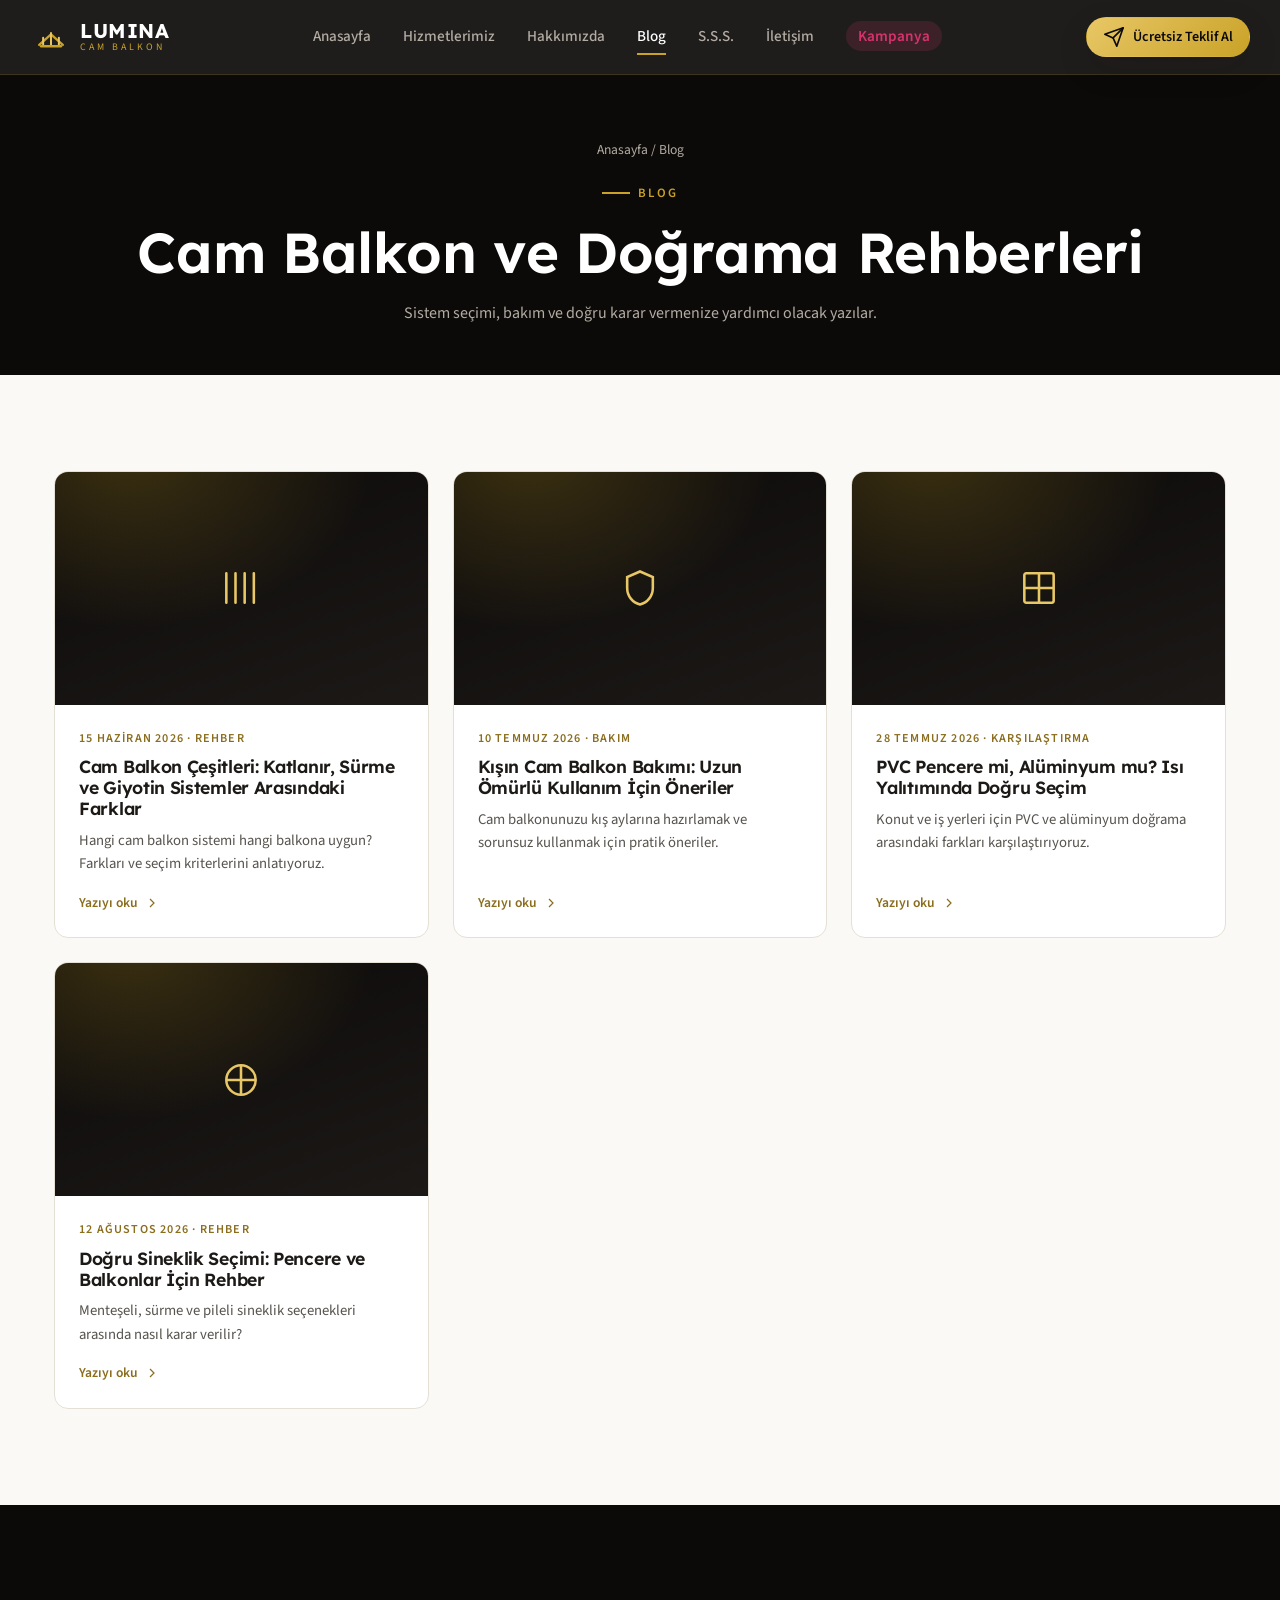
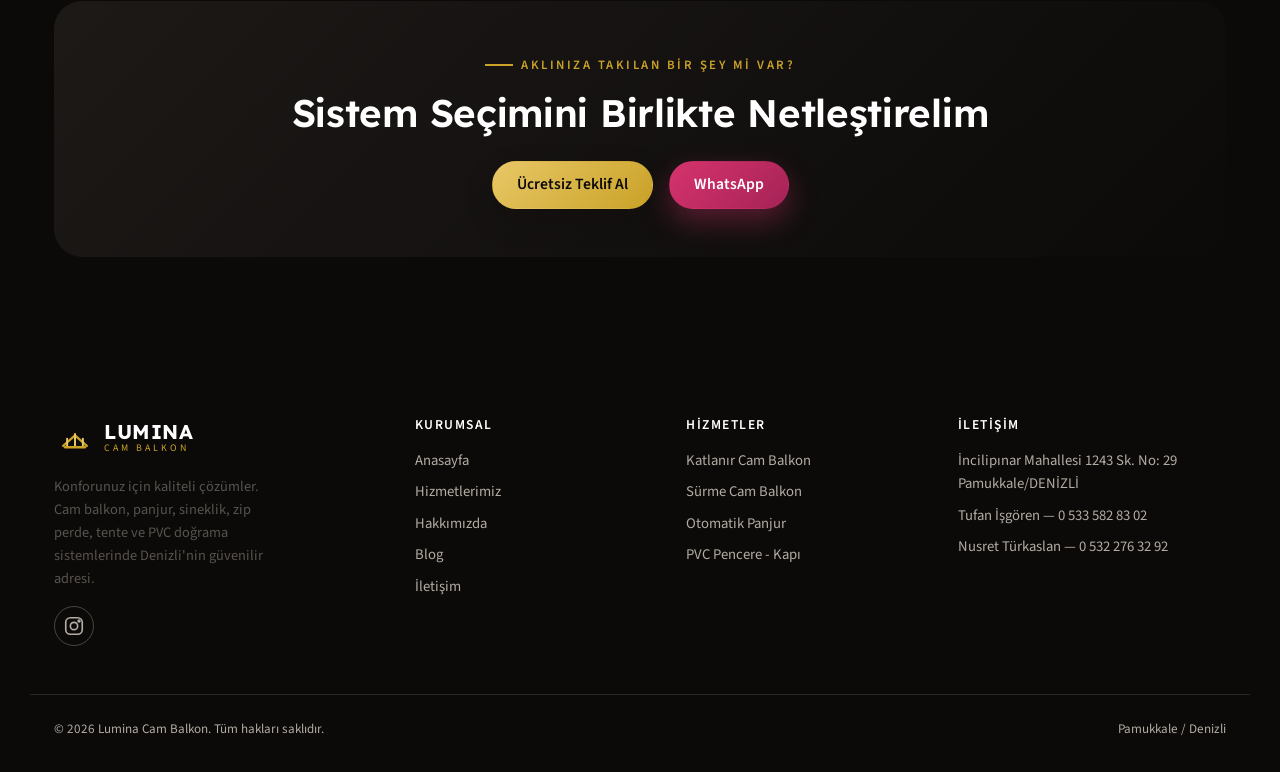
==== blog.html @ 9381f523 "Lumina Cam Balkon kurumsal web sitesi Katlanır/sürme/giyotin cam balkon, panjur, sineklik, zip perde" ====
<!DOCTYPE html>
<html lang="tr">
<head>
<meta charset="UTF-8">
<meta name="viewport" content="width=device-width, initial-scale=1">
<title>Blog | Cam Balkon Rehberleri ve Bakım Önerileri — Lumina Cam Balkon</title>
<meta name="description" content="Cam balkon sistemleri, PVC ve alüminyum doğrama, sineklik seçimi ve bakım önerileri üzerine Lumina Cam Balkon blog yazıları.">
<link rel="canonical" href="https://www.luminacambalkon.com.tr/blog.html">
<meta name="robots" content="index, follow">
<meta property="og:type" content="website">
<meta property="og:site_name" content="Lumina Cam Balkon">
<meta property="og:locale" content="tr_TR">
<meta property="og:title" content="Blog — Lumina Cam Balkon">
<meta property="og:description" content="Cam balkon, panjur, sineklik ve doğrama sistemleri üzerine rehber yazıları.">
<meta property="og:url" content="https://www.luminacambalkon.com.tr/blog.html">
<meta name="twitter:card" content="summary">
<link rel="icon" type="image/svg+xml" href="assets/favicon.svg">
<link rel="preconnect" href="https://fonts.googleapis.com">
<link rel="preconnect" href="https://fonts.gstatic.com" crossorigin>
<link href="https://fonts.googleapis.com/css2?family=Lexend:wght@400;500;600;700&family=Source+Sans+3:wght@300;400;500;600;700&display=swap" rel="stylesheet">
<link rel="stylesheet" href="css/style.css">

<script type="application/ld+json">
{
  "@context": "https://schema.org",
  "@type": "BreadcrumbList",
  "itemListElement": [
    { "@type": "ListItem", "position": 1, "name": "Anasayfa", "item": "https://www.luminacambalkon.com.tr/" },
    { "@type": "ListItem", "position": 2, "name": "Blog", "item": "https://www.luminacambalkon.com.tr/blog.html" }
  ]
}
</script>
<script type="application/ld+json">
{
  "@context": "https://schema.org",
  "@type": "Blog",
  "name": "Lumina Cam Balkon Blog",
  "url": "https://www.luminacambalkon.com.tr/blog.html",
  "publisher": { "@type": "Organization", "name": "Lumina Cam Balkon" },
  "blogPost": [
    { "@type": "BlogPosting", "headline": "Cam Balkon Çeşitleri: Katlanır, Sürme ve Giyotin Sistemler Arasındaki Farklar", "url": "https://www.luminacambalkon.com.tr/blog/cam-balkon-cesitleri.html", "datePublished": "2026-06-15" },
    { "@type": "BlogPosting", "headline": "Kışın Cam Balkon Bakımı: Uzun Ömürlü Kullanım İçin Öneriler", "url": "https://www.luminacambalkon.com.tr/blog/cam-balkon-kis-bakimi.html", "datePublished": "2026-07-10" },
    { "@type": "BlogPosting", "headline": "PVC Pencere mi, Alüminyum mu? Isı Yalıtımında Doğru Seçim", "url": "https://www.luminacambalkon.com.tr/blog/pvc-mi-aluminyum-mu.html", "datePublished": "2026-07-28" },
    { "@type": "BlogPosting", "headline": "Doğru Sineklik Seçimi: Pencere ve Balkonlar İçin Rehber", "url": "https://www.luminacambalkon.com.tr/blog/dogru-sineklik-secimi.html", "datePublished": "2026-08-12" }
  ]
}
</script>
</head>
<body>
<a class="skip-link" href="#main">İçeriğe geç</a>

<header class="site-header">
  <div class="container header-inner">
    <a class="brand" href="index.html" aria-label="Lumina Cam Balkon anasayfa">
      <svg class="brand-mark" viewBox="0 0 64 64" aria-hidden="true">
        <path d="M14 44 L32 28 L50 44" stroke="#c9a227" stroke-width="3.5" fill="none" stroke-linecap="round" stroke-linejoin="round"/>
        <path d="M20 44 V33 M32 44 V26 M44 44 V33" stroke="#e8c766" stroke-width="3" stroke-linecap="round"/>
        <rect x="15" y="44" width="34" height="4" rx="2" fill="#c9a227"/>
      </svg>
      <span class="brand-text"><strong>LUMINA</strong><span>Cam Balkon</span></span>
    </a>
    <nav class="main-nav" id="main-nav" aria-label="Ana menü">
      <ul>
        <li><a href="index.html">Anasayfa</a></li>
        <li><a href="hizmetler.html">Hizmetlerimiz</a></li>
        <li><a href="hakkimizda.html">Hakkımızda</a></li>
        <li><a href="blog.html" aria-current="page">Blog</a></li>
        <li><a href="index.html#sss">S.S.S.</a></li>
        <li><a href="iletisim.html">İletişim</a></li>
        <li><a class="nav-pill" href="index.html#kampanya">Kampanya</a></li>
      </ul>
    </nav>
    <div class="header-actions">
      <a class="btn btn-gold btn-sm btn-gold-desktop" href="iletisim.html#teklif-al">
        <svg class="icon" viewBox="0 0 24 24" aria-hidden="true"><path d="M22 2L11 13" stroke-linecap="round" stroke-linejoin="round"/><path d="M22 2l-7 20-4-9-9-4 20-7Z" stroke-linejoin="round"/></svg>
        Ücretsiz Teklif Al
      </a>
      <button class="nav-toggle" aria-label="Menüyü aç" aria-expanded="false" aria-controls="main-nav">
        <svg class="icon" viewBox="0 0 24 24" aria-hidden="true"><path d="M4 6h16M4 12h16M4 18h16" stroke-linecap="round"/></svg>
      </button>
    </div>
  </div>
</header>

<main id="main">
  <section class="page-hero">
    <div class="container">
      <div class="breadcrumb"><a href="index.html">Anasayfa</a> / Blog</div>
      <span class="kicker" style="justify-content:center">Blog</span>
      <h1>Cam Balkon ve Doğrama Rehberleri</h1>
      <p style="max-width:60ch;margin:0 auto;color:var(--color-on-dark-muted)">Sistem seçimi, bakım ve doğru karar vermenize yardımcı olacak yazılar.</p>
    </div>
  </section>

  <section>
    <div class="container">
      <div class="blog-grid">
        <article class="blog-card reveal">
          <a href="blog/cam-balkon-cesitleri.html" class="blog-card-media">
            <svg class="icon" viewBox="0 0 24 24" aria-hidden="true"><path d="M4 4v16M9 4v16M14 4v16M19 4v16" stroke-linecap="round"/></svg>
          </a>
          <div class="blog-card-body">
            <span class="blog-date">15 Haziran 2026 · Rehber</span>
            <h3><a href="blog/cam-balkon-cesitleri.html">Cam Balkon Çeşitleri: Katlanır, Sürme ve Giyotin Sistemler Arasındaki Farklar</a></h3>
            <p>Hangi cam balkon sistemi hangi balkona uygun? Farkları ve seçim kriterlerini anlatıyoruz.</p>
            <a class="service-link" href="blog/cam-balkon-cesitleri.html">Yazıyı oku <svg class="icon" viewBox="0 0 24 24" aria-hidden="true"><path d="M9 6l6 6-6 6"/></svg></a>
          </div>
        </article>

        <article class="blog-card reveal">
          <a href="blog/cam-balkon-kis-bakimi.html" class="blog-card-media">
            <svg class="icon" viewBox="0 0 24 24" aria-hidden="true"><path d="M12 3l7 3v6c0 4.5-3 8-7 9-4-1-7-4.5-7-9V6l7-3Z"/></svg>
          </a>
          <div class="blog-card-body">
            <span class="blog-date">10 Temmuz 2026 · Bakım</span>
            <h3><a href="blog/cam-balkon-kis-bakimi.html">Kışın Cam Balkon Bakımı: Uzun Ömürlü Kullanım İçin Öneriler</a></h3>
            <p>Cam balkonunuzu kış aylarına hazırlamak ve sorunsuz kullanmak için pratik öneriler.</p>
            <a class="service-link" href="blog/cam-balkon-kis-bakimi.html">Yazıyı oku <svg class="icon" viewBox="0 0 24 24" aria-hidden="true"><path d="M9 6l6 6-6 6"/></svg></a>
          </div>
        </article>

        <article class="blog-card reveal">
          <a href="blog/pvc-mi-aluminyum-mu.html" class="blog-card-media">
            <svg class="icon" viewBox="0 0 24 24" aria-hidden="true"><rect x="4" y="4" width="16" height="16" rx="1"/><path d="M12 4v16M4 12h16"/></svg>
          </a>
          <div class="blog-card-body">
            <span class="blog-date">28 Temmuz 2026 · Karşılaştırma</span>
            <h3><a href="blog/pvc-mi-aluminyum-mu.html">PVC Pencere mi, Alüminyum mu? Isı Yalıtımında Doğru Seçim</a></h3>
            <p>Konut ve iş yerleri için PVC ve alüminyum doğrama arasındaki farkları karşılaştırıyoruz.</p>
            <a class="service-link" href="blog/pvc-mi-aluminyum-mu.html">Yazıyı oku <svg class="icon" viewBox="0 0 24 24" aria-hidden="true"><path d="M9 6l6 6-6 6"/></svg></a>
          </div>
        </article>

        <article class="blog-card reveal">
          <a href="blog/dogru-sineklik-secimi.html" class="blog-card-media">
            <svg class="icon" viewBox="0 0 24 24" aria-hidden="true"><circle cx="12" cy="12" r="8"/><path d="M12 4v16M4 12h16"/></svg>
          </a>
          <div class="blog-card-body">
            <span class="blog-date">12 Ağustos 2026 · Rehber</span>
            <h3><a href="blog/dogru-sineklik-secimi.html">Doğru Sineklik Seçimi: Pencere ve Balkonlar İçin Rehber</a></h3>
            <p>Menteşeli, sürme ve pileli sineklik seçenekleri arasında nasıl karar verilir?</p>
            <a class="service-link" href="blog/dogru-sineklik-secimi.html">Yazıyı oku <svg class="icon" viewBox="0 0 24 24" aria-hidden="true"><path d="M9 6l6 6-6 6"/></svg></a>
          </div>
        </article>
      </div>
    </div>
  </section>

  <section class="section-dark">
    <div class="container">
      <div class="cta-band reveal">
        <span class="kicker" style="justify-content:center">Aklınıza Takılan Bir Şey mi Var?</span>
        <h2>Sistem Seçimini Birlikte Netleştirelim</h2>
        <div class="btn-row">
          <a class="btn btn-gold" href="iletisim.html#teklif-al">Ücretsiz Teklif Al</a>
          <a class="btn btn-campaign" href="https://wa.me/905335828302" target="_blank" rel="noopener">WhatsApp</a>
        </div>
      </div>
    </div>
  </section>
</main>

<footer class="site-footer">
  <div class="container footer-grid">
    <div class="footer-about">
      <a class="brand" href="index.html" style="margin-bottom:var(--space-3)">
        <svg class="brand-mark" viewBox="0 0 64 64" aria-hidden="true">
          <path d="M14 44 L32 28 L50 44" stroke="#c9a227" stroke-width="3.5" fill="none" stroke-linecap="round" stroke-linejoin="round"/>
          <path d="M20 44 V33 M32 44 V26 M44 44 V33" stroke="#e8c766" stroke-width="3" stroke-linecap="round"/>
          <rect x="15" y="44" width="34" height="4" rx="2" fill="#c9a227"/>
        </svg>
        <span class="brand-text"><strong>LUMINA</strong><span>Cam Balkon</span></span>
      </a>
      <p>Konforunuz için kaliteli çözümler. Cam balkon, panjur, sineklik, zip perde, tente ve PVC doğrama sistemlerinde Denizli'nin güvenilir adresi.</p>
      <div class="social-row">
        <a href="https://www.instagram.com/luminacambalkon20" target="_blank" rel="noopener" aria-label="Instagram">
          <svg class="icon" viewBox="0 0 24 24" aria-hidden="true"><rect x="3" y="3" width="18" height="18" rx="5"/><circle cx="12" cy="12" r="4"/><circle cx="17.5" cy="6.5" r="1"/></svg>
        </a>
      </div>
    </div>
    <div>
      <h4>Kurumsal</h4>
      <ul>
        <li><a href="index.html">Anasayfa</a></li>
        <li><a href="hizmetler.html">Hizmetlerimiz</a></li>
        <li><a href="hakkimizda.html">Hakkımızda</a></li>
        <li><a href="blog.html">Blog</a></li>
        <li><a href="iletisim.html">İletişim</a></li>
      </ul>
    </div>
    <div>
      <h4>Hizmetler</h4>
      <ul>
        <li><a href="hizmetler.html#katlanir-cam-balkon">Katlanır Cam Balkon</a></li>
        <li><a href="hizmetler.html#surme-cam-balkon">Sürme Cam Balkon</a></li>
        <li><a href="hizmetler.html#otomatik-panjur">Otomatik Panjur</a></li>
        <li><a href="hizmetler.html#pvc-pencere-kapi">PVC Pencere - Kapı</a></li>
      </ul>
    </div>
    <div>
      <h4>İletişim</h4>
      <ul>
        <li>İncilipınar Mahallesi 1243 Sk. No: 29<br>Pamukkale/DENİZLİ</li>
        <li><a href="tel:+905335828302">Tufan İşgören — 0 533 582 83 02</a></li>
        <li><a href="tel:+905322763292">Nusret Türkaslan — 0 532 276 32 92</a></li>
      </ul>
    </div>
  </div>
  <div class="container footer-bottom">
    <span>© <span id="year">2026</span> Lumina Cam Balkon. Tüm hakları saklıdır.</span>
    <span>Pamukkale / Denizli</span>
  </div>
</footer>

<div class="mobile-callbar">
  <a class="btn btn-gold btn-sm" href="tel:+905335828302">Ara</a>
  <a class="btn btn-campaign btn-sm" href="https://wa.me/905335828302" target="_blank" rel="noopener">WhatsApp</a>
</div>

<script src="js/main.js"></script>
</body>
</html>
---- css/style.css ----
/* ==========================================================================
   Lumina Cam Balkon — Design System
   Style: Liquid Glass (premium black + gold), Fonts: Lexend / Source Sans 3
   ========================================================================== */

:root {
  /* Colors */
  --color-black: #0c0a09;
  --color-black-soft: #1c1917;
  --color-charcoal: #44403c;
  --color-gold: #c9a227;
  --color-gold-light: #e8c766;
  --color-gold-dark: #8a6d1d;
  --color-campaign: #d6336c;
  --color-campaign-dark: #a52357;
  --color-white: #ffffff;
  --color-offwhite: #faf9f6;
  --color-cream: #f5f1e6;
  --color-border: #e5e0d5;
  --color-border-dark: #3a3532;
  --color-text: #1c1917;
  --color-text-muted: #57534e;
  --color-on-dark: #f5f1e6;
  --color-on-dark-muted: #b3aca3;

  /* Typography */
  --font-display: "Lexend", "Segoe UI", sans-serif;
  --font-body: "Source Sans 3", "Segoe UI", sans-serif;

  /* Spacing scale */
  --space-1: 4px;
  --space-2: 8px;
  --space-3: 16px;
  --space-4: 24px;
  --space-5: 32px;
  --space-6: 48px;
  --space-7: 64px;
  --space-8: 96px;

  /* Radii & shadows */
  --radius-sm: 6px;
  --radius-md: 14px;
  --radius-lg: 28px;
  --shadow-md: 0 12px 32px rgba(12, 10, 9, 0.14);
  --shadow-lg: 0 24px 64px rgba(12, 10, 9, 0.28);

  /* Motion */
  --ease-out: cubic-bezier(0.16, 1, 0.3, 1);
  --dur-fast: 180ms;
  --dur-base: 300ms;

  --container: 1220px;
}

*,
*::before,
*::after {
  box-sizing: border-box;
}

html {
  scroll-behavior: smooth;
  -webkit-text-size-adjust: 100%;
}

@media (prefers-reduced-motion: reduce) {
  html {
    scroll-behavior: auto;
  }
  *,
  *::before,
  *::after {
    animation-duration: 0.001ms !important;
    animation-iteration-count: 1 !important;
    transition-duration: 0.001ms !important;
    scroll-behavior: auto !important;
  }
}

body {
  margin: 0;
  font-family: var(--font-body);
  font-size: 16px;
  line-height: 1.6;
  color: var(--color-text);
  background: var(--color-offwhite);
  -webkit-font-smoothing: antialiased;
}

img,
svg {
  max-width: 100%;
  display: block;
}

a {
  color: inherit;
  text-decoration: none;
}

h1,
h2,
h3,
h4 {
  font-family: var(--font-display);
  font-weight: 600;
  line-height: 1.18;
  margin: 0 0 var(--space-3);
  letter-spacing: -0.3px;
}

h1 { font-size: clamp(2.2rem, 4.4vw, 3.6rem); }
h2 { font-size: clamp(1.7rem, 3vw, 2.5rem); }
h3 { font-size: clamp(1.2rem, 1.6vw, 1.5rem); }

p { margin: 0 0 var(--space-3); color: var(--color-text-muted); }

ul { margin: 0; padding: 0; list-style: none; }

.container {
  width: 100%;
  max-width: var(--container);
  margin: 0 auto;
  padding: 0 var(--space-4);
}

section { padding: var(--space-8) 0; }

.section-tight { padding: var(--space-6) 0; }

:focus-visible {
  outline: 3px solid var(--color-gold);
  outline-offset: 3px;
}

.visually-hidden {
  position: absolute;
  width: 1px;
  height: 1px;
  overflow: hidden;
  clip: rect(0 0 0 0);
  white-space: nowrap;
}

.skip-link {
  position: absolute;
  left: var(--space-3);
  top: -60px;
  background: var(--color-gold);
  color: var(--color-black);
  padding: var(--space-2) var(--space-4);
  border-radius: var(--radius-sm);
  z-index: 200;
  transition: top var(--dur-base) var(--ease-out);
  font-weight: 600;
}
.skip-link:focus { top: var(--space-3); }

/* ---------- Eyebrow / kicker ---------- */
.kicker {
  display: inline-flex;
  align-items: center;
  gap: var(--space-2);
  font-family: var(--font-body);
  font-size: 0.8rem;
  font-weight: 600;
  letter-spacing: 2.5px;
  text-transform: uppercase;
  color: var(--color-gold);
  margin-bottom: var(--space-3);
}
.kicker::before {
  content: "";
  width: 28px;
  height: 2px;
  background: var(--color-gold);
  display: inline-block;
}

/* ---------- Buttons ---------- */
.btn {
  display: inline-flex;
  align-items: center;
  justify-content: center;
  gap: var(--space-2);
  min-height: 48px;
  padding: 0 var(--space-4);
  border-radius: 999px;
  font-family: var(--font-body);
  font-weight: 600;
  font-size: 0.98rem;
  border: 1.5px solid transparent;
  cursor: pointer;
  transition: transform var(--dur-fast) var(--ease-out), box-shadow var(--dur-base) var(--ease-out),
    background var(--dur-base) var(--ease-out), color var(--dur-base) var(--ease-out),
    border-color var(--dur-base) var(--ease-out);
}
.btn:hover { transform: translateY(-2px); }
.btn:active { transform: translateY(0); }

.btn-gold {
  background: linear-gradient(135deg, var(--color-gold-light), var(--color-gold));
  color: var(--color-black);
  box-shadow: var(--shadow-md);
}
.btn-gold:hover { box-shadow: var(--shadow-lg); }

.btn-outline {
  background: transparent;
  color: var(--color-on-dark);
  border-color: rgba(245, 241, 230, 0.4);
}
.btn-outline:hover { border-color: var(--color-gold); color: var(--color-gold-light); }

.btn-outline-dark {
  background: transparent;
  color: var(--color-black);
  border-color: var(--color-border-dark);
}
.btn-outline-dark:hover { border-color: var(--color-gold-dark); color: var(--color-gold-dark); }

.btn-campaign {
  background: linear-gradient(135deg, var(--color-campaign), var(--color-campaign-dark));
  color: var(--color-white);
  box-shadow: 0 12px 28px rgba(214, 51, 108, 0.35);
}
.btn-campaign:hover { box-shadow: 0 16px 36px rgba(214, 51, 108, 0.45); }

.btn-sm { min-height: 40px; padding: 0 var(--space-3); font-size: 0.88rem; }
.btn-block { width: 100%; }

.icon { width: 22px; height: 22px; flex: none; stroke: currentColor; fill: none; stroke-width: 1.8; }

/* ---------- Header ---------- */
.site-header {
  position: sticky;
  top: 0;
  z-index: 100;
  background: rgba(12, 10, 9, 0.92);
  backdrop-filter: blur(14px);
  -webkit-backdrop-filter: blur(14px);
  border-bottom: 1px solid rgba(201, 162, 39, 0.18);
  transition: box-shadow var(--dur-base) var(--ease-out);
}
.site-header.is-scrolled { box-shadow: 0 8px 24px rgba(0, 0, 0, 0.25); }

.header-inner {
  display: flex;
  align-items: center;
  justify-content: space-between;
  gap: var(--space-4);
  padding: var(--space-3) 0;
}

.brand {
  display: flex;
  align-items: center;
  gap: var(--space-2);
  color: var(--color-on-dark);
}
.brand-mark { width: 42px; height: 42px; flex: none; }
.brand-text { display: flex; flex-direction: column; line-height: 1; }
.brand-text strong {
  font-family: var(--font-display);
  font-weight: 700;
  font-size: 1.25rem;
  letter-spacing: 0.5px;
  color: var(--color-white);
}
.brand-text span {
  font-size: 0.62rem;
  letter-spacing: 3px;
  text-transform: uppercase;
  color: var(--color-gold);
  margin-top: 2px;
}

.main-nav { display: flex; align-items: center; gap: var(--space-5); }
.main-nav ul { display: flex; gap: var(--space-5); }
.main-nav a {
  font-size: 0.95rem;
  font-weight: 500;
  color: var(--color-on-dark-muted);
  position: relative;
  padding: var(--space-1) 0;
}
.main-nav a:hover,
.main-nav a[aria-current="page"] { color: var(--color-white); }
.main-nav a[aria-current="page"]::after {
  content: "";
  position: absolute;
  left: 0;
  right: 0;
  bottom: -4px;
  height: 2px;
  background: var(--color-gold);
}
.nav-pill {
  background: rgba(214, 51, 108, 0.16);
  color: var(--color-campaign) !important;
  padding: 4px 12px !important;
  border-radius: 999px;
  font-weight: 600 !important;
}

.header-actions { display: flex; align-items: center; gap: var(--space-3); }
.nav-toggle {
  display: none;
  width: 44px;
  height: 44px;
  align-items: center;
  justify-content: center;
  background: transparent;
  border: 1px solid rgba(245, 241, 230, 0.3);
  border-radius: var(--radius-sm);
  color: var(--color-white);
  cursor: pointer;
}

@media (max-width: 960px) {
  .main-nav { position: fixed; inset: 72px 0 0 0; background: var(--color-black); flex-direction: column; align-items: stretch; padding: var(--space-5) var(--space-4); gap: var(--space-5); transform: translateX(100%); transition: transform var(--dur-base) var(--ease-out); overflow-y: auto; }
  .main-nav.is-open { transform: translateX(0); }
  .main-nav ul { flex-direction: column; gap: var(--space-4); font-size: 1.1rem; }
  .nav-toggle { display: inline-flex; }
  .header-actions .btn-gold-desktop { display: none; }
}

/* ---------- Hero ---------- */
.hero {
  background: radial-gradient(120% 140% at 85% -10%, rgba(201, 162, 39, 0.22), transparent 55%),
    linear-gradient(180deg, var(--color-black) 0%, var(--color-black-soft) 100%);
  color: var(--color-on-dark);
  overflow: clip;
  position: relative;
}
.hero-grid {
  display: grid;
  grid-template-columns: 1.05fr 0.95fr;
  gap: var(--space-7);
  align-items: center;
  padding: var(--space-8) 0;
}
@media (max-width: 960px) {
  .hero-grid { grid-template-columns: 1fr; padding: var(--space-7) 0 var(--space-6); gap: var(--space-6); }
}

.campaign-badge {
  display: inline-flex;
  align-items: center;
  gap: var(--space-2);
  background: rgba(214, 51, 108, 0.14);
  border: 1px solid rgba(214, 51, 108, 0.45);
  color: #ff8fb8;
  padding: 6px 16px;
  border-radius: 999px;
  font-size: 0.82rem;
  font-weight: 600;
  letter-spacing: 0.5px;
  margin-bottom: var(--space-4);
}

.hero h1 { color: var(--color-white); }
.hero-lede { font-size: 1.1rem; color: var(--color-on-dark-muted); max-width: 46ch; }

.hero-price-card {
  margin: var(--space-5) 0;
  display: inline-flex;
  align-items: center;
  gap: var(--space-4);
  background: rgba(245, 241, 230, 0.06);
  border: 1px solid rgba(201, 162, 39, 0.35);
  border-radius: var(--radius-lg);
  padding: var(--space-4) var(--space-5);
  backdrop-filter: blur(6px);
}
.hero-price-card .price-label { font-size: 0.78rem; text-transform: uppercase; letter-spacing: 1.5px; color: var(--color-on-dark-muted); margin-bottom: 2px; }
.hero-price-card .price-value { font-family: var(--font-display); font-size: 2.1rem; color: var(--color-gold-light); line-height: 1; }
.hero-price-card .price-value small { font-family: var(--font-body); font-size: 1rem; color: var(--color-on-dark-muted); }
.hero-price-note { font-size: 0.8rem; color: var(--color-on-dark-muted); margin-top: var(--space-2); }

.hero-ctas { display: flex; flex-wrap: wrap; gap: var(--space-3); margin-top: var(--space-4); }

/* Glass balcony visual (custom inline SVG illustration, no photo assets needed) */
.glass-visual {
  position: relative;
  aspect-ratio: 4 / 5;
  border-radius: var(--radius-lg);
  overflow: hidden;
  border: 1px solid rgba(201, 162, 39, 0.32);
  box-shadow: var(--shadow-lg);
  background: var(--color-black-soft);
}
.glass-visual svg {
  position: absolute;
  inset: 0;
  width: 100%;
  height: 100%;
  display: block;
}
.glass-visual::after {
  content: "";
  position: absolute;
  inset: 0;
  background: linear-gradient(180deg, transparent 55%, rgba(12, 10, 9, 0.55) 100%);
  pointer-events: none;
}
.glass-caption {
  position: absolute;
  left: var(--space-4);
  bottom: var(--space-4);
  right: var(--space-4);
  background: rgba(12, 10, 9, 0.55);
  border: 1px solid rgba(201, 162, 39, 0.35);
  border-radius: var(--radius-md);
  padding: var(--space-3);
  backdrop-filter: blur(10px);
}
.glass-caption strong { display: block; color: var(--color-gold-light); font-family: var(--font-display); font-size: 1rem; }
.glass-caption span { font-size: 0.82rem; color: var(--color-on-dark-muted); }

/* ---------- USP strip ---------- */
.usp-strip { background: var(--color-white); border-bottom: 1px solid var(--color-border); }
.usp-grid { display: grid; grid-template-columns: repeat(4, 1fr); gap: var(--space-5); }
@media (max-width: 780px) { .usp-grid { grid-template-columns: repeat(2, 1fr); } }
.usp-item { display: flex; flex-direction: column; align-items: flex-start; gap: var(--space-2); }
.usp-icon {
  width: 52px; height: 52px; border-radius: 50%;
  display: flex; align-items: center; justify-content: center;
  background: var(--color-black); color: var(--color-gold-light);
}
.usp-item strong { font-family: var(--font-body); font-weight: 600; font-size: 0.98rem; color: var(--color-text); }
.usp-item span { font-size: 0.85rem; color: var(--color-text-muted); }

/* ---------- Section headers ---------- */
.section-head { max-width: 640px; margin-bottom: var(--space-6); }
.section-head.center { margin-left: auto; margin-right: auto; text-align: center; }
.section-head p { font-size: 1.05rem; }

/* ---------- Services grid ---------- */
.services-grid { display: grid; grid-template-columns: repeat(3, 1fr); gap: var(--space-4); }
@media (max-width: 960px) { .services-grid { grid-template-columns: repeat(2, 1fr); } }
@media (max-width: 600px) { .services-grid { grid-template-columns: 1fr; } }

.service-card {
  background: var(--color-white);
  border: 1px solid var(--color-border);
  border-radius: var(--radius-md);
  padding: var(--space-4);
  transition: transform var(--dur-base) var(--ease-out), box-shadow var(--dur-base) var(--ease-out), border-color var(--dur-base) var(--ease-out);
  display: flex;
  flex-direction: column;
  gap: var(--space-2);
}
.service-card:hover { transform: translateY(-4px); box-shadow: var(--shadow-md); border-color: var(--color-gold); }
.service-icon {
  width: 48px; height: 48px; border-radius: var(--radius-sm);
  background: var(--color-cream); color: var(--color-gold-dark);
  display: flex; align-items: center; justify-content: center;
  margin-bottom: var(--space-1);
}
.service-card h3 { margin-bottom: var(--space-1); }
.service-card p { font-size: 0.92rem; margin-bottom: var(--space-2); }
.service-link { font-size: 0.85rem; font-weight: 600; color: var(--color-gold-dark); display: inline-flex; align-items: center; gap: 6px; margin-top: auto; }
.service-link .icon { width: 16px; height: 16px; }

/* ---------- Dark alt sections ---------- */
.section-dark { background: var(--color-black); color: var(--color-on-dark); }
.section-dark .section-head h2 { color: var(--color-white); }
.section-dark p { color: var(--color-on-dark-muted); }
.section-cream { background: var(--color-cream); }

/* ---------- Campaign banner ---------- */
.campaign-banner {
  border-radius: var(--radius-lg);
  background: linear-gradient(135deg, var(--color-black) 0%, #2a1a20 60%, var(--color-campaign-dark) 130%);
  color: var(--color-white);
  padding: var(--space-6) var(--space-6);
  display: flex;
  align-items: center;
  justify-content: space-between;
  gap: var(--space-5);
  flex-wrap: wrap;
  border: 1px solid rgba(214, 51, 108, 0.4);
}
.campaign-banner .price-value { font-family: var(--font-display); font-size: 2.6rem; color: var(--color-gold-light); }
.campaign-banner .price-value small { font-family: var(--font-body); font-size: 1.1rem; color: var(--color-on-dark-muted); }

/* ---------- About / split ---------- */
.split { display: grid; grid-template-columns: 1fr 1fr; gap: var(--space-7); align-items: center; }
@media (max-width: 900px) { .split { grid-template-columns: 1fr; gap: var(--space-5); } }
.check-list li { display: flex; gap: var(--space-2); align-items: flex-start; margin-bottom: var(--space-3); }
.check-list .icon { color: var(--color-gold-dark); margin-top: 3px; }
.check-list strong { display: block; color: var(--color-text); }
.check-list span { font-size: 0.9rem; color: var(--color-text-muted); }

.stat-card { background: var(--color-black); color: var(--color-white); border-radius: var(--radius-lg); padding: var(--space-6); }
.stat-grid { display: grid; grid-template-columns: repeat(2, 1fr); gap: var(--space-5); margin-top: var(--space-4); }
.stat-grid strong { display: block; font-family: var(--font-display); font-size: 1.8rem; color: var(--color-gold-light); }
.stat-grid span { font-size: 0.82rem; color: var(--color-on-dark-muted); }

/* ---------- FAQ ---------- */
.faq-list { max-width: 780px; margin: 0 auto; display: flex; flex-direction: column; gap: var(--space-3); }
.faq-item { background: var(--color-white); border: 1px solid var(--color-border); border-radius: var(--radius-md); overflow: hidden; }
.faq-item summary {
  cursor: pointer;
  list-style: none;
  padding: var(--space-4);
  font-weight: 600;
  display: flex;
  align-items: center;
  justify-content: space-between;
  gap: var(--space-3);
  font-family: var(--font-body);
}
.faq-item summary::-webkit-details-marker { display: none; }
.faq-item summary .plus { font-size: 1.4rem; color: var(--color-gold-dark); transition: transform var(--dur-base) var(--ease-out); flex: none; }
.faq-item[open] summary .plus { transform: rotate(45deg); }
.faq-item .faq-answer { padding: 0 var(--space-4) var(--space-4); color: var(--color-text-muted); font-size: 0.95rem; }

/* ---------- Contact ---------- */
.contact-grid { display: grid; grid-template-columns: 1fr 1fr; gap: var(--space-6); }
@media (max-width: 900px) { .contact-grid { grid-template-columns: 1fr; } }
.contact-card {
  background: var(--color-white);
  border: 1px solid var(--color-border);
  border-radius: var(--radius-md);
  padding: var(--space-4);
  display: flex;
  gap: var(--space-3);
  align-items: flex-start;
  margin-bottom: var(--space-3);
}
.contact-card .service-icon { margin-bottom: 0; flex: none; }
.contact-card strong { display: block; }
.contact-card a.tel-link { color: var(--color-gold-dark); font-weight: 600; }
.map-wrap { border-radius: var(--radius-lg); overflow: hidden; border: 1px solid var(--color-border); aspect-ratio: 4/3; box-shadow: var(--shadow-md); }
.map-wrap iframe { width: 100%; height: 100%; border: 0; }

/* ---------- Team ---------- */
.team-grid { display: grid; grid-template-columns: repeat(2, 1fr); gap: var(--space-4); }
@media (max-width: 640px) { .team-grid { grid-template-columns: 1fr; } }
.team-card { background: var(--color-white); border: 1px solid var(--color-border); border-radius: var(--radius-md); padding: var(--space-4); text-align: center; }
.team-avatar { width: 68px; height: 68px; border-radius: 50%; margin: 0 auto var(--space-3); background: var(--color-black); color: var(--color-gold-light); display: flex; align-items: center; justify-content: center; font-family: var(--font-display); font-size: 1.4rem; }
.team-card h3 { margin-bottom: 2px; }
.team-card span.role { display: block; font-size: 0.82rem; color: var(--color-text-muted); margin-bottom: var(--space-3); }

/* ---------- CTA band ---------- */
.cta-band { background: linear-gradient(135deg, var(--color-black-soft), var(--color-black)); color: var(--color-white); border-radius: var(--radius-lg); padding: var(--space-6); text-align: center; }
.cta-band h2 { color: var(--color-white); }
.cta-band .btn-row { display: flex; justify-content: center; gap: var(--space-3); flex-wrap: wrap; margin-top: var(--space-4); }

/* ---------- Footer ---------- */
.site-footer { background: var(--color-black); color: var(--color-on-dark-muted); padding: var(--space-7) 0 var(--space-5); }
.footer-grid { display: grid; grid-template-columns: 1.4fr 1fr 1fr 1.2fr; gap: var(--space-6); }
@media (max-width: 900px) { .footer-grid { grid-template-columns: 1fr 1fr; } }
@media (max-width: 560px) { .footer-grid { grid-template-columns: 1fr; } }
.footer-grid h4 { color: var(--color-white); font-family: var(--font-body); font-size: 0.85rem; text-transform: uppercase; letter-spacing: 1.5px; margin-bottom: var(--space-3); }
.footer-grid li { margin-bottom: var(--space-2); font-size: 0.92rem; }
.footer-grid a:hover { color: var(--color-gold-light); }
.footer-about p { font-size: 0.9rem; max-width: 32ch; }
.social-row { display: flex; gap: var(--space-2); margin-top: var(--space-3); }
.social-row a { width: 40px; height: 40px; border-radius: 50%; border: 1px solid rgba(245,241,230,0.25); display: flex; align-items: center; justify-content: center; transition: border-color var(--dur-base) var(--ease-out), color var(--dur-base) var(--ease-out); }
.social-row a:hover { border-color: var(--color-gold); color: var(--color-gold-light); }
.footer-bottom { border-top: 1px solid rgba(245, 241, 230, 0.12); margin-top: var(--space-6); padding-top: var(--space-4); display: flex; justify-content: space-between; flex-wrap: wrap; gap: var(--space-3); font-size: 0.82rem; }

/* ---------- Sticky mobile call bar ---------- */
.mobile-callbar {
  position: fixed;
  left: 0; right: 0; bottom: 0;
  z-index: 90;
  display: none;
  gap: var(--space-2);
  padding: var(--space-2) var(--space-3);
  background: rgba(12, 10, 9, 0.96);
  backdrop-filter: blur(10px);
  border-top: 1px solid rgba(201, 162, 39, 0.3);
}
@media (max-width: 720px) { .mobile-callbar { display: flex; } body { padding-bottom: 76px; } }
.mobile-callbar .btn { flex: 1; }

/* ---------- Page hero (inner pages) ---------- */
.page-hero { background: var(--color-black); color: var(--color-on-dark); padding: var(--space-7) 0 var(--space-6); text-align: center; }
.page-hero h1 { color: var(--color-white); }
.breadcrumb { font-size: 0.85rem; color: var(--color-on-dark-muted); margin-bottom: var(--space-3); }
.breadcrumb a:hover { color: var(--color-gold-light); }

/* ---------- Service detail rows (hizmetler.html) ---------- */
.service-detail {
  display: grid;
  grid-template-columns: 88px 1fr;
  gap: var(--space-4);
  padding: var(--space-5) 0;
  border-bottom: 1px solid var(--color-border);
}
.service-detail:last-child { border-bottom: none; }
.service-detail .service-icon { width: 64px; height: 64px; }
@media (max-width: 600px) { .service-detail { grid-template-columns: 1fr; } .service-detail .service-icon { width: 52px; height: 52px; } }

/* ---------- Reveal animation (progressive enhancement) ---------- */
html.js .reveal { opacity: 0; transform: translateY(14px); transition: opacity var(--dur-base) var(--ease-out), transform var(--dur-base) var(--ease-out); }
html.js .reveal.is-visible { opacity: 1; transform: translateY(0); }

/* ---------- Process / "Nasıl Çalışıyoruz" funnel steps ---------- */
.process-grid { display: grid; grid-template-columns: repeat(4, 1fr); gap: var(--space-4); }
@media (max-width: 900px) { .process-grid { grid-template-columns: repeat(2, 1fr); } }
@media (max-width: 560px) { .process-grid { grid-template-columns: 1fr; } }
.process-step {
  position: relative;
  background: var(--color-white);
  border: 1px solid var(--color-border);
  border-radius: var(--radius-md);
  padding: var(--space-4);
  padding-top: var(--space-6);
}
.process-step .step-number {
  position: absolute;
  top: -18px;
  left: var(--space-4);
  width: 36px;
  height: 36px;
  border-radius: 50%;
  background: var(--color-black);
  color: var(--color-gold-light);
  display: flex;
  align-items: center;
  justify-content: center;
  font-family: var(--font-display);
  font-weight: 700;
  font-size: 0.95rem;
  box-shadow: var(--shadow-md);
}
.process-step h3 { margin-bottom: 4px; }
.process-step p { font-size: 0.9rem; margin-bottom: 0; }

/* ---------- Lead / quote form (WhatsApp-powered, no backend required) ---------- */
.lead-form-wrap {
  background: var(--color-black);
  border-radius: var(--radius-lg);
  padding: var(--space-6);
  border: 1px solid rgba(201, 162, 39, 0.32);
  box-shadow: var(--shadow-lg);
}
.lead-form { display: grid; gap: var(--space-3); margin-top: var(--space-4); }
.form-row-2 { display: grid; grid-template-columns: 1fr 1fr; gap: var(--space-3); }
@media (max-width: 640px) { .form-row-2 { grid-template-columns: 1fr; } }
.form-field { display: flex; flex-direction: column; gap: 6px; }
.form-field label { font-size: 0.85rem; font-weight: 600; color: var(--color-on-dark-muted); }
.form-field input,
.form-field select,
.form-field textarea {
  min-height: 48px;
  border-radius: var(--radius-sm);
  border: 1.5px solid rgba(245, 241, 230, 0.22);
  background: rgba(245, 241, 230, 0.06);
  color: var(--color-white);
  padding: 0 var(--space-3);
  font-family: var(--font-body);
  font-size: 1rem;
  transition: border-color var(--dur-base) var(--ease-out);
}
.form-field select { cursor: pointer; }
.form-field select option { color: var(--color-text); }
.form-field textarea { min-height: 100px; padding: var(--space-3); resize: vertical; }
.form-field input::placeholder,
.form-field textarea::placeholder { color: var(--color-on-dark-muted); }
.form-field input:focus,
.form-field select:focus,
.form-field textarea:focus { border-color: var(--color-gold); outline: none; }
.form-consent { font-size: 0.78rem; color: var(--color-on-dark-muted); margin: 0; }
.form-submit-row { display: flex; gap: var(--space-3); flex-wrap: wrap; align-items: center; margin-top: var(--space-2); }
.form-note { font-size: 0.82rem; color: var(--color-on-dark-muted); margin: 0; }

/* ---------- Blog ---------- */
.blog-grid { display: grid; grid-template-columns: repeat(3, 1fr); gap: var(--space-4); }
@media (max-width: 960px) { .blog-grid { grid-template-columns: repeat(2, 1fr); } }
@media (max-width: 600px) { .blog-grid { grid-template-columns: 1fr; } }
.blog-card {
  background: var(--color-white);
  border: 1px solid var(--color-border);
  border-radius: var(--radius-md);
  overflow: hidden;
  display: flex;
  flex-direction: column;
  transition: transform var(--dur-base) var(--ease-out), box-shadow var(--dur-base) var(--ease-out), border-color var(--dur-base) var(--ease-out);
}
.blog-card:hover { transform: translateY(-4px); box-shadow: var(--shadow-md); border-color: var(--color-gold); }
.blog-card-media {
  aspect-ratio: 16 / 10;
  background: radial-gradient(120% 140% at 20% -10%, rgba(201, 162, 39, 0.25), transparent 55%), linear-gradient(160deg, var(--color-black) 0%, var(--color-black-soft) 100%);
  display: flex;
  align-items: center;
  justify-content: center;
}
.blog-card-media .icon { width: 44px; height: 44px; color: var(--color-gold-light); stroke-width: 1.4; }
.blog-card-body { padding: var(--space-4); display: flex; flex-direction: column; gap: var(--space-2); flex: 1; }
.blog-date { font-size: 0.76rem; text-transform: uppercase; letter-spacing: 1.2px; color: var(--color-gold-dark); font-weight: 600; }
.blog-card h3 { margin-bottom: 2px; font-size: 1.1rem; }
.blog-card p { font-size: 0.92rem; margin-bottom: var(--space-2); }
.blog-card .service-link { margin-top: auto; }

/* ---------- Blog article page ---------- */
.article-meta { display: flex; gap: var(--space-3); align-items: center; justify-content: center; flex-wrap: wrap; font-size: 0.85rem; color: var(--color-on-dark-muted); margin-top: var(--space-2); }
.article-body { max-width: 720px; margin: 0 auto; }
.article-body h2 { margin-top: var(--space-6); }
.article-body p { font-size: 1.05rem; line-height: 1.75; color: var(--color-text); }
.article-body ul { list-style: disc; padding-left: 1.3em; margin-bottom: var(--space-3); }
.article-body li { margin-bottom: var(--space-2); color: var(--color-text); font-size: 1.02rem; }
.article-cta { margin-top: var(--space-7); background: var(--color-cream); border-radius: var(--radius-lg); padding: var(--space-5); text-align: center; }
.article-cta .btn-row { display: flex; justify-content: center; gap: var(--space-3); flex-wrap: wrap; margin-top: var(--space-3); }
.related-posts { max-width: 720px; margin: var(--space-6) auto 0; }
.related-posts h2 { font-size: 1.3rem; }
.related-posts ul { display: flex; flex-direction: column; gap: var(--space-2); }
.related-posts a { color: var(--color-gold-dark); font-weight: 600; }
.related-posts a:hover { text-decoration: underline; }

/* ---------- Misc ---------- */
.eyebrow-gold { color: var(--color-gold-dark); font-weight: 600; }
.text-white { color: var(--color-white); }
.center { text-align: center; }
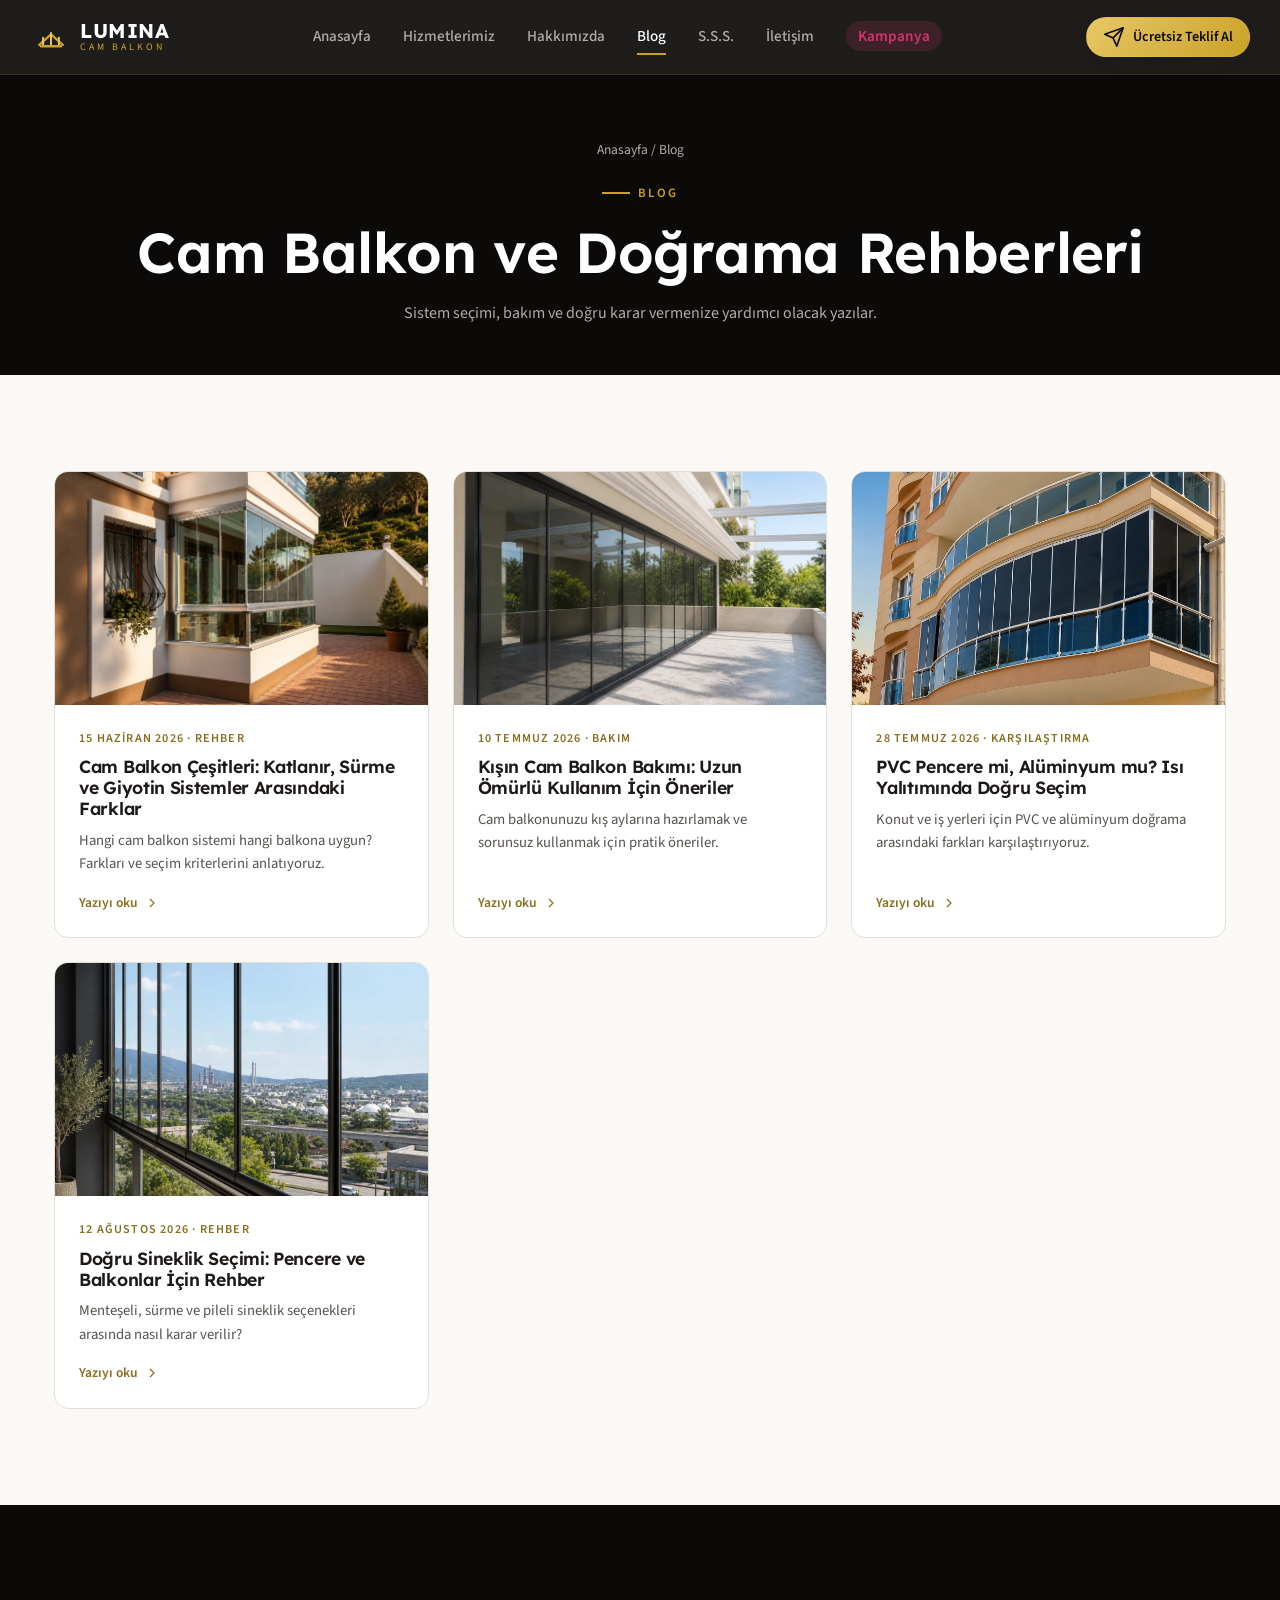
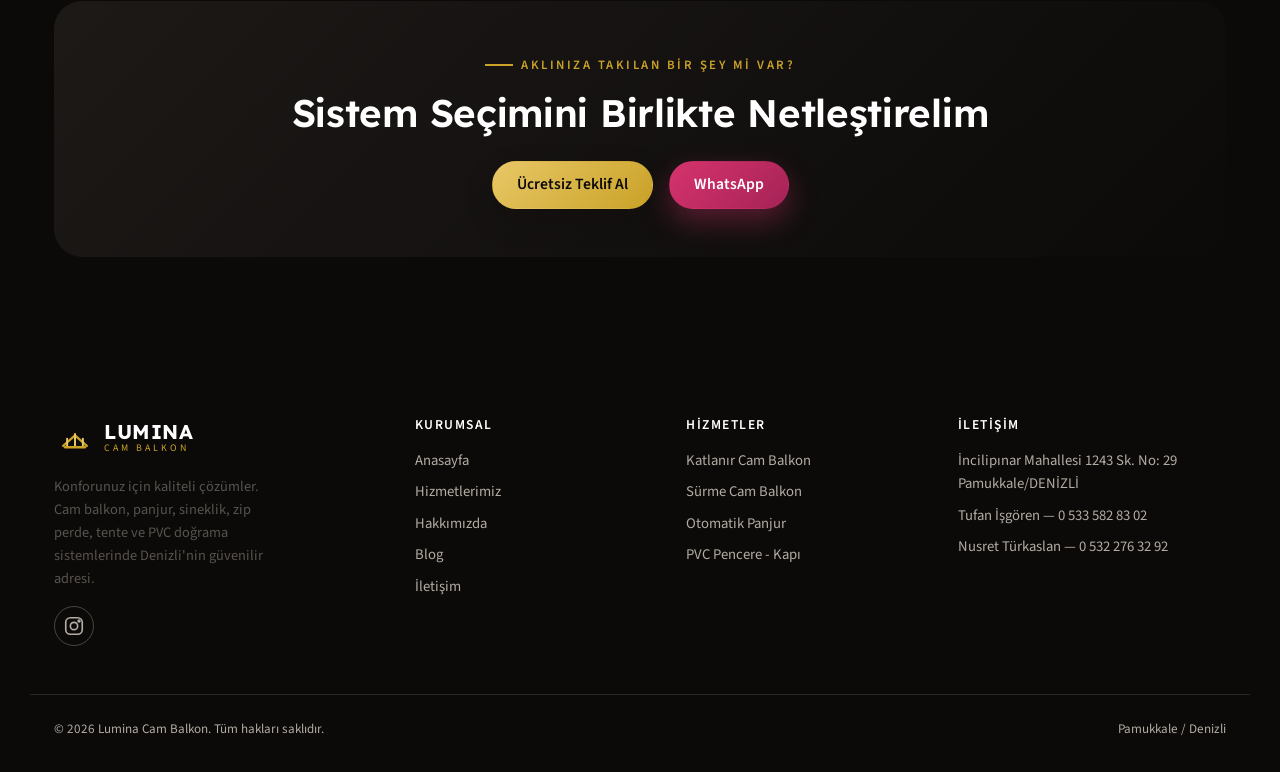
==== commit af92306b: "Add enhanced project imagery to site" ====
--- a/blog.html
+++ b/blog.html
@@ -97,7 +97,7 @@
       <div class="blog-grid">
         <article class="blog-card reveal">
           <a href="blog/cam-balkon-cesitleri.html" class="blog-card-media">
-            <svg class="icon" viewBox="0 0 24 24" aria-hidden="true"><path d="M4 4v16M9 4v16M14 4v16M19 4v16" stroke-linecap="round"/></svg>
+            <img src="assets/photos/lumina-hero.webp" alt="Lumina cam balkon uygulaması" loading="lazy">
           </a>
           <div class="blog-card-body">
             <span class="blog-date">15 Haziran 2026 · Rehber</span>
@@ -109,7 +109,7 @@
 
         <article class="blog-card reveal">
           <a href="blog/cam-balkon-kis-bakimi.html" class="blog-card-media">
-            <svg class="icon" viewBox="0 0 24 24" aria-hidden="true"><path d="M12 3l7 3v6c0 4.5-3 8-7 9-4-1-7-4.5-7-9V6l7-3Z"/></svg>
+            <img src="assets/photos/lumina-sliding.webp" alt="Uzun sürme cam balkon uygulaması" loading="lazy">
           </a>
           <div class="blog-card-body">
             <span class="blog-date">10 Temmuz 2026 · Bakım</span>
@@ -121,7 +121,7 @@
 
         <article class="blog-card reveal">
           <a href="blog/pvc-mi-aluminyum-mu.html" class="blog-card-media">
-            <svg class="icon" viewBox="0 0 24 24" aria-hidden="true"><rect x="4" y="4" width="16" height="16" rx="1"/><path d="M12 4v16M4 12h16"/></svg>
+            <img src="assets/photos/lumina-project.webp" alt="Kavisli cam balkon cephe uygulaması" loading="lazy">
           </a>
           <div class="blog-card-body">
             <span class="blog-date">28 Temmuz 2026 · Karşılaştırma</span>
@@ -133,7 +133,7 @@
 
         <article class="blog-card reveal">
           <a href="blog/dogru-sineklik-secimi.html" class="blog-card-media">
-            <svg class="icon" viewBox="0 0 24 24" aria-hidden="true"><circle cx="12" cy="12" r="8"/><path d="M12 4v16M4 12h16"/></svg>
+            <img src="assets/photos/lumina-interior.webp" alt="Cam balkon içinden şehir manzarası" loading="lazy">
           </a>
           <div class="blog-card-body">
             <span class="blog-date">12 Ağustos 2026 · Rehber</span>
--- a/css/style.css
+++ b/css/style.css
@@ -380,7 +380,7 @@
 
 .hero-ctas { display: flex; flex-wrap: wrap; gap: var(--space-3); margin-top: var(--space-4); }
 
-/* Glass balcony visual (custom inline SVG illustration, no photo assets needed) */
+/* Glass balcony visual */
 .glass-visual {
   position: relative;
   aspect-ratio: 4 / 5;
@@ -390,12 +390,20 @@
   box-shadow: var(--shadow-lg);
   background: var(--color-black-soft);
 }
+.hero-photo {
+  position: absolute;
+  inset: 0;
+  width: 100%;
+  height: 100%;
+  object-fit: cover;
+  object-position: center;
+}
 .glass-visual svg {
   position: absolute;
   inset: 0;
   width: 100%;
   height: 100%;
-  display: block;
+  display: none;
 }
 .glass-visual::after {
   content: "";
@@ -450,7 +458,23 @@
   display: flex;
   flex-direction: column;
   gap: var(--space-2);
-}
+  position: relative;
+  overflow: hidden;
+  isolation: isolate;
+  background-size: 100% 150px;
+  background-repeat: no-repeat;
+  background-position: top;
+  background-image: linear-gradient(180deg, rgba(12,10,9,.08), rgba(255,255,255,.98) 150px), url('../assets/photos/lumina-hero.webp');
+}
+.service-card:nth-child(2) { background-image: linear-gradient(180deg, rgba(12,10,9,.08), rgba(255,255,255,.98) 150px), url('../assets/photos/lumina-sliding.webp'); }
+.service-card:nth-child(3) { background-image: linear-gradient(180deg, rgba(12,10,9,.08), rgba(255,255,255,.98) 150px), url('../assets/photos/lumina-interior.webp'); }
+.service-card:nth-child(4) { background-image: linear-gradient(180deg, rgba(12,10,9,.08), rgba(255,255,255,.98) 150px), url('../assets/photos/lumina-curved.webp'); }
+.service-card:nth-child(5) { background-image: linear-gradient(180deg, rgba(12,10,9,.08), rgba(255,255,255,.98) 150px), url('../assets/photos/lumina-project.webp'); }
+.service-card:nth-child(6) { background-image: linear-gradient(180deg, rgba(12,10,9,.08), rgba(255,255,255,.98) 150px), url('../assets/photos/lumina-interior.webp'); }
+.service-card:nth-child(7) { background-image: linear-gradient(180deg, rgba(12,10,9,.08), rgba(255,255,255,.98) 150px), url('../assets/photos/lumina-curved.webp'); }
+.service-card:nth-child(8) { background-image: linear-gradient(180deg, rgba(12,10,9,.08), rgba(255,255,255,.98) 150px), url('../assets/photos/lumina-project.webp'); }
+.service-card:nth-child(9) { background-image: linear-gradient(180deg, rgba(12,10,9,.08), rgba(255,255,255,.98) 150px), url('../assets/photos/lumina-curved.webp'); }
+.service-card > * { position: relative; z-index: 1; }
 .service-card:hover { transform: translateY(-4px); box-shadow: var(--shadow-md); border-color: var(--color-gold); }
 .service-icon {
   width: 48px; height: 48px; border-radius: var(--radius-sm);
@@ -690,7 +714,10 @@
   display: flex;
   align-items: center;
   justify-content: center;
-}
+  overflow: hidden;
+}
+.blog-card-media img { width: 100%; height: 100%; object-fit: cover; transition: transform var(--dur-base) var(--ease-out); }
+.blog-card:hover .blog-card-media img { transform: scale(1.04); }
 .blog-card-media .icon { width: 44px; height: 44px; color: var(--color-gold-light); stroke-width: 1.4; }
 .blog-card-body { padding: var(--space-4); display: flex; flex-direction: column; gap: var(--space-2); flex: 1; }
 .blog-date { font-size: 0.76rem; text-transform: uppercase; letter-spacing: 1.2px; color: var(--color-gold-dark); font-weight: 600; }
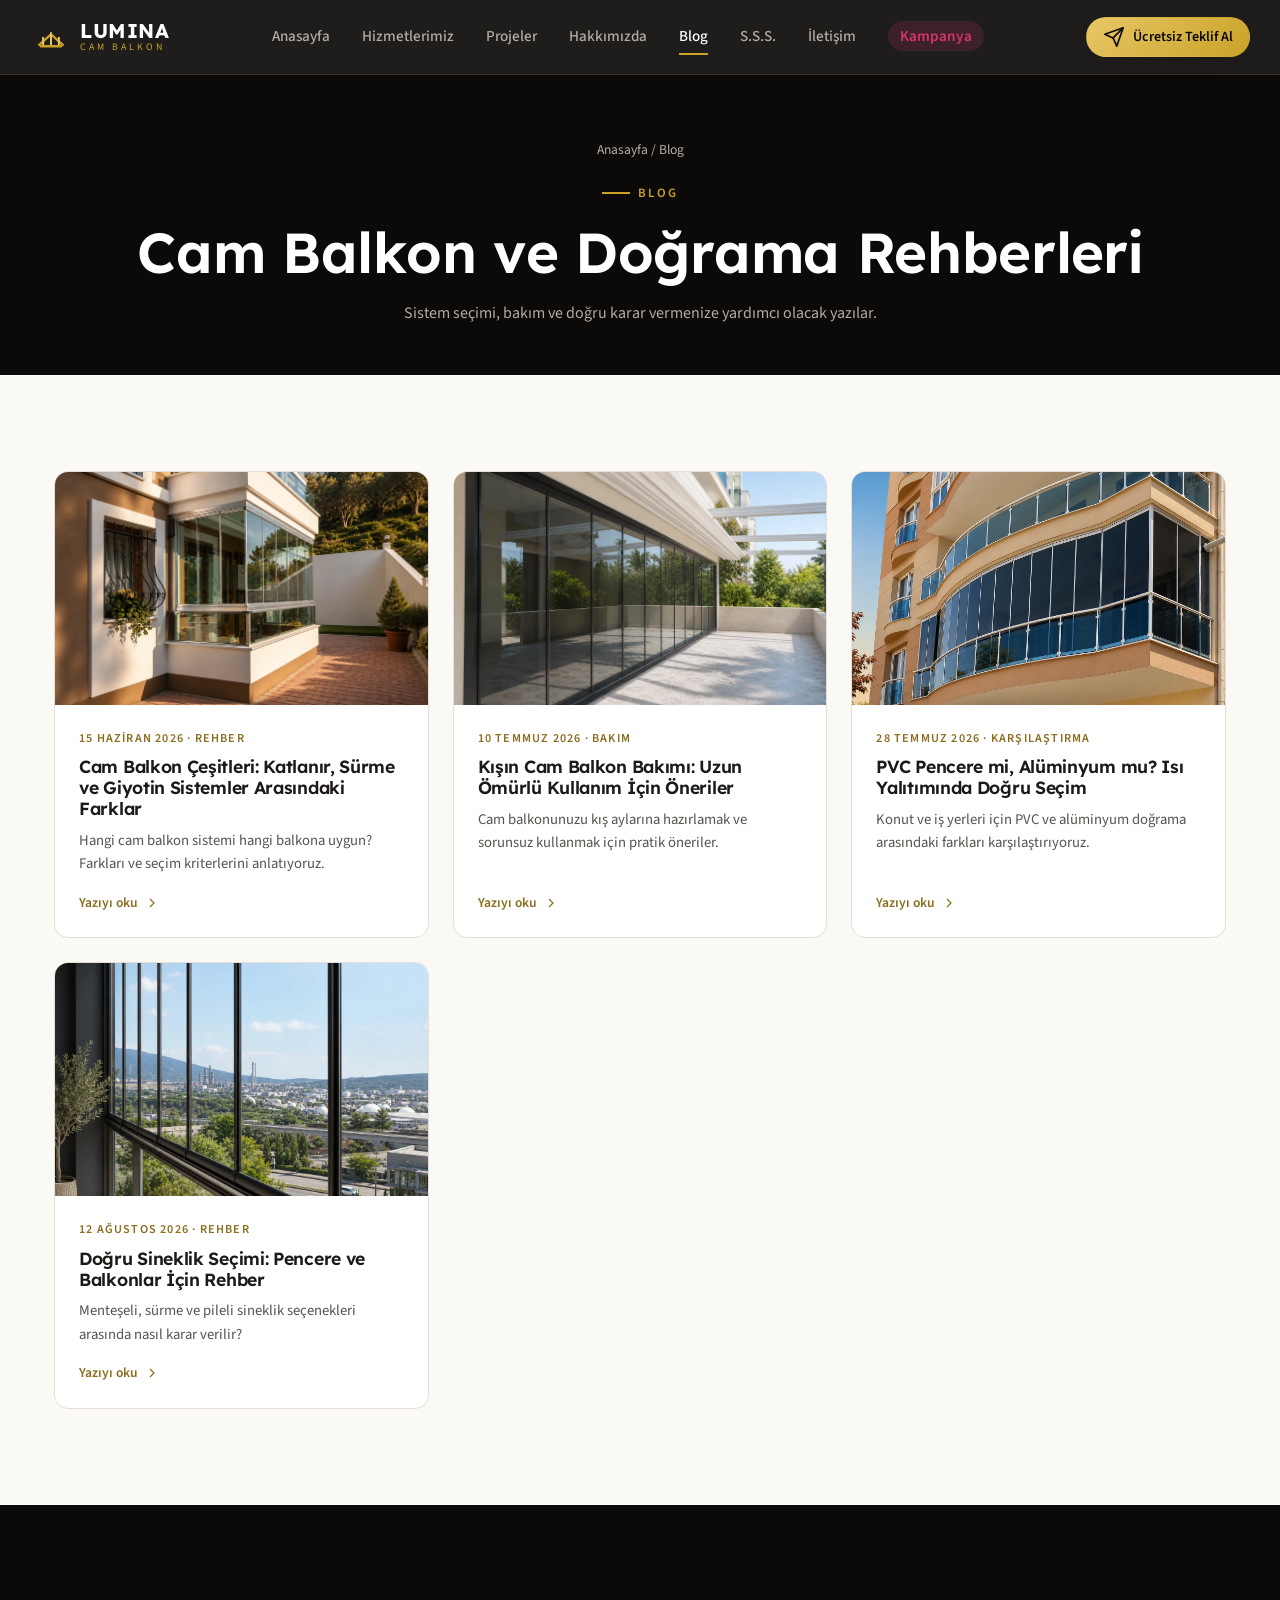
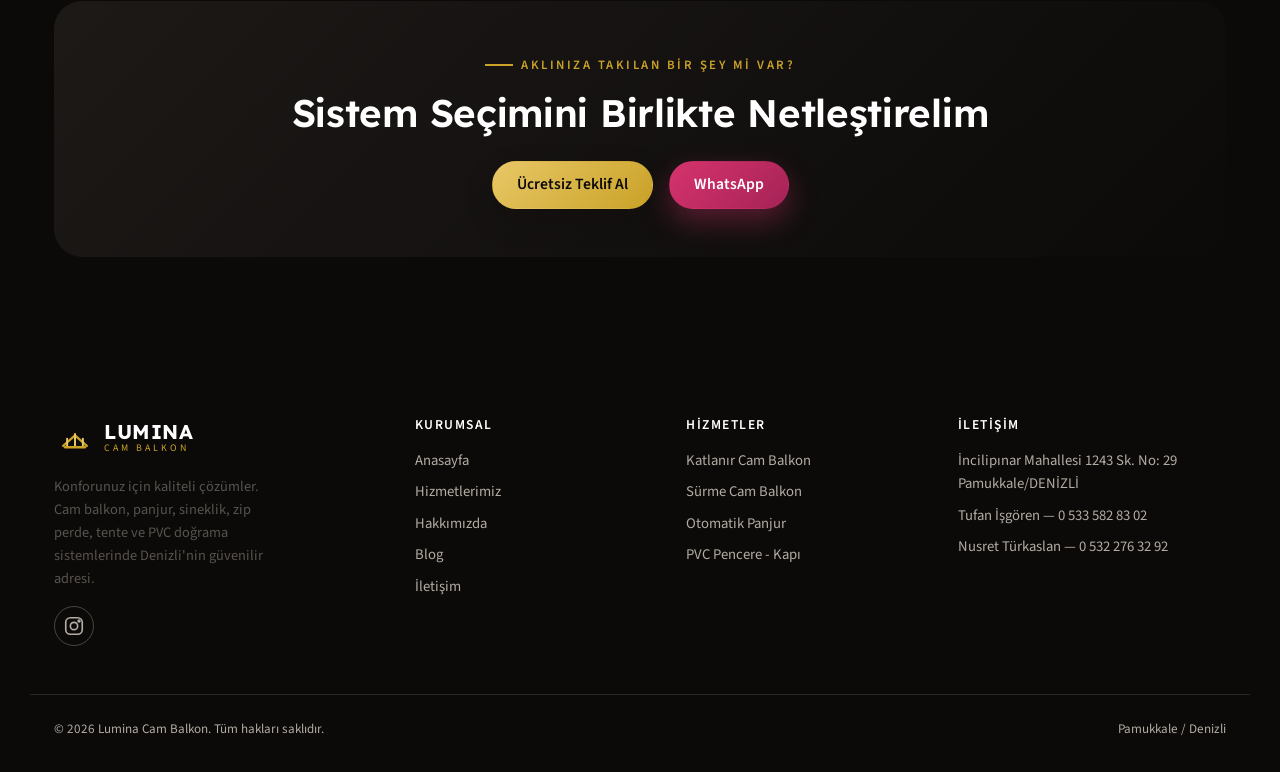
==== commit 530cd413: "Add project gallery and homepage carousel" ====
--- a/blog.html
+++ b/blog.html
@@ -63,6 +63,7 @@
       <ul>
         <li><a href="index.html">Anasayfa</a></li>
         <li><a href="hizmetler.html">Hizmetlerimiz</a></li>
+        <li><a href="projeler.html">Projeler</a></li>
         <li><a href="hakkimizda.html">Hakkımızda</a></li>
         <li><a href="blog.html" aria-current="page">Blog</a></li>
         <li><a href="index.html#sss">S.S.S.</a></li>
--- a/css/style.css
+++ b/css/style.css
@@ -426,6 +426,22 @@
 .glass-caption strong { display: block; color: var(--color-gold-light); font-family: var(--font-display); font-size: 1rem; }
 .glass-caption span { font-size: 0.82rem; color: var(--color-on-dark-muted); }
 
+/* ---------- Project gallery marquee ---------- */
+.project-strip { overflow: hidden; background: var(--color-offwhite); }
+.project-strip-head { max-width: none; display: flex; align-items: end; justify-content: space-between; gap: var(--space-4); margin-bottom: var(--space-5); }
+.project-strip-head h2 { max-width: 620px; margin-bottom: 0; }
+.project-marquee { overflow: hidden; width: 100%; mask-image: linear-gradient(90deg, transparent, #000 5%, #000 95%, transparent); }
+.project-track { display: flex; gap: var(--space-3); width: max-content; animation: project-marquee 110s linear infinite; }
+.project-marquee:hover .project-track { animation-play-state: paused; }
+.project-slide { position: relative; width: 260px; aspect-ratio: 4 / 3; flex: none; overflow: hidden; border-radius: var(--radius-md); background: var(--color-black); border: 1px solid rgba(201, 162, 39, 0.25); box-shadow: var(--shadow-md); }
+.project-slide img { width: 100%; height: 100%; object-fit: cover; transition: transform var(--dur-base) var(--ease-out); }
+.project-slide:hover img { transform: scale(1.05); }
+.project-slide::after { content: ""; position: absolute; inset: 35% 0 0; background: linear-gradient(180deg, transparent, rgba(12,10,9,.78)); pointer-events: none; }
+.project-slide span { position: absolute; left: var(--space-3); right: var(--space-3); bottom: var(--space-3); z-index: 1; color: var(--color-white); font-family: var(--font-display); font-size: 0.95rem; font-weight: 600; }
+@keyframes project-marquee { from { transform: translateX(0); } to { transform: translateX(-50%); } }
+@media (max-width: 640px) { .project-strip-head { align-items: flex-start; flex-direction: column; } .project-slide { width: 220px; } }
+@media (prefers-reduced-motion: reduce) { .project-track { animation: none; } }
+
 /* ---------- USP strip ---------- */
 .usp-strip { background: var(--color-white); border-bottom: 1px solid var(--color-border); }
 .usp-grid { display: grid; grid-template-columns: repeat(4, 1fr); gap: var(--space-5); }
@@ -467,12 +483,12 @@
   background-image: linear-gradient(180deg, rgba(12,10,9,.08), rgba(255,255,255,.98) 150px), url('../assets/photos/lumina-hero.webp');
 }
 .service-card:nth-child(2) { background-image: linear-gradient(180deg, rgba(12,10,9,.08), rgba(255,255,255,.98) 150px), url('../assets/photos/lumina-sliding.webp'); }
-.service-card:nth-child(3) { background-image: linear-gradient(180deg, rgba(12,10,9,.08), rgba(255,255,255,.98) 150px), url('../assets/photos/lumina-interior.webp'); }
-.service-card:nth-child(4) { background-image: linear-gradient(180deg, rgba(12,10,9,.08), rgba(255,255,255,.98) 150px), url('../assets/photos/lumina-curved.webp'); }
+.service-card:nth-child(3) { background-image: linear-gradient(180deg, rgba(12,10,9,.08), rgba(255,255,255,.98) 150px), url('../assets/photos/lumina-panoramic.webp'); }
+.service-card:nth-child(4) { background-image: linear-gradient(180deg, rgba(12,10,9,.08), rgba(255,255,255,.98) 150px), url('../assets/photos/lumina-shutter.webp'); }
 .service-card:nth-child(5) { background-image: linear-gradient(180deg, rgba(12,10,9,.08), rgba(255,255,255,.98) 150px), url('../assets/photos/lumina-project.webp'); }
 .service-card:nth-child(6) { background-image: linear-gradient(180deg, rgba(12,10,9,.08), rgba(255,255,255,.98) 150px), url('../assets/photos/lumina-interior.webp'); }
-.service-card:nth-child(7) { background-image: linear-gradient(180deg, rgba(12,10,9,.08), rgba(255,255,255,.98) 150px), url('../assets/photos/lumina-curved.webp'); }
-.service-card:nth-child(8) { background-image: linear-gradient(180deg, rgba(12,10,9,.08), rgba(255,255,255,.98) 150px), url('../assets/photos/lumina-project.webp'); }
+.service-card:nth-child(7) { background-image: linear-gradient(180deg, rgba(12,10,9,.08), rgba(255,255,255,.98) 150px), url('../assets/photos/lumina-awning.webp'); }
+.service-card:nth-child(8) { background-image: linear-gradient(180deg, rgba(12,10,9,.08), rgba(255,255,255,.98) 150px), url('../assets/photos/lumina-pvc.webp'); }
 .service-card:nth-child(9) { background-image: linear-gradient(180deg, rgba(12,10,9,.08), rgba(255,255,255,.98) 150px), url('../assets/photos/lumina-curved.webp'); }
 .service-card > * { position: relative; z-index: 1; }
 .service-card:hover { transform: translateY(-4px); box-shadow: var(--shadow-md); border-color: var(--color-gold); }
@@ -725,6 +741,25 @@
 .blog-card p { font-size: 0.92rem; margin-bottom: var(--space-2); }
 .blog-card .service-link { margin-top: auto; }
 
+/* ---------- Project gallery page ---------- */
+.project-gallery-grid { display: grid; grid-template-columns: repeat(3, 1fr); gap: var(--space-4); }
+.project-gallery-card { overflow: hidden; background: var(--color-white); border: 1px solid var(--color-border); border-radius: var(--radius-md); box-shadow: 0 8px 24px rgba(12,10,9,.06); }
+.project-gallery-card > img { width: 100%; aspect-ratio: 4 / 3; object-fit: cover; }
+.project-gallery-card > div { padding: var(--space-4); }
+.project-gallery-card h3 { margin: 4px 0 var(--space-2); font-size: 1.08rem; }
+.project-gallery-card p { margin-bottom: 0; font-size: .92rem; }
+.gallery-filters { display: flex; justify-content: center; gap: var(--space-2); flex-wrap: wrap; margin: calc(var(--space-4) * -1) 0 var(--space-5); }
+.archive-gallery { display: grid; grid-template-columns: repeat(4, 1fr); gap: var(--space-3); }
+.archive-card { position: relative; min-width: 0; overflow: hidden; aspect-ratio: 4 / 3; border-radius: var(--radius-md); background: var(--color-black); }
+.archive-card img { width: 100%; height: 100%; object-fit: cover; transition: transform var(--dur-base) var(--ease-out); }
+.archive-card:hover img { transform: scale(1.05); }
+.archive-card::after { content: ""; position: absolute; inset: 35% 0 0; background: linear-gradient(180deg, transparent, rgba(12,10,9,.86)); pointer-events: none; }
+.archive-card > div { position: absolute; left: var(--space-3); right: var(--space-3); bottom: var(--space-3); z-index: 1; }
+.archive-card span { color: var(--color-gold-light); font-family: var(--font-display); font-weight: 600; font-size: .92rem; }
+.archive-card p { color: var(--color-white); font-size: .78rem; line-height: 1.3; margin: 3px 0 0; }
+@media (max-width: 960px) { .project-gallery-grid { grid-template-columns: repeat(2, 1fr); } .archive-gallery { grid-template-columns: repeat(3, 1fr); } }
+@media (max-width: 600px) { .project-gallery-grid, .archive-gallery { grid-template-columns: 1fr; } }
+
 /* ---------- Blog article page ---------- */
 .article-meta { display: flex; gap: var(--space-3); align-items: center; justify-content: center; flex-wrap: wrap; font-size: 0.85rem; color: var(--color-on-dark-muted); margin-top: var(--space-2); }
 .article-body { max-width: 720px; margin: 0 auto; }
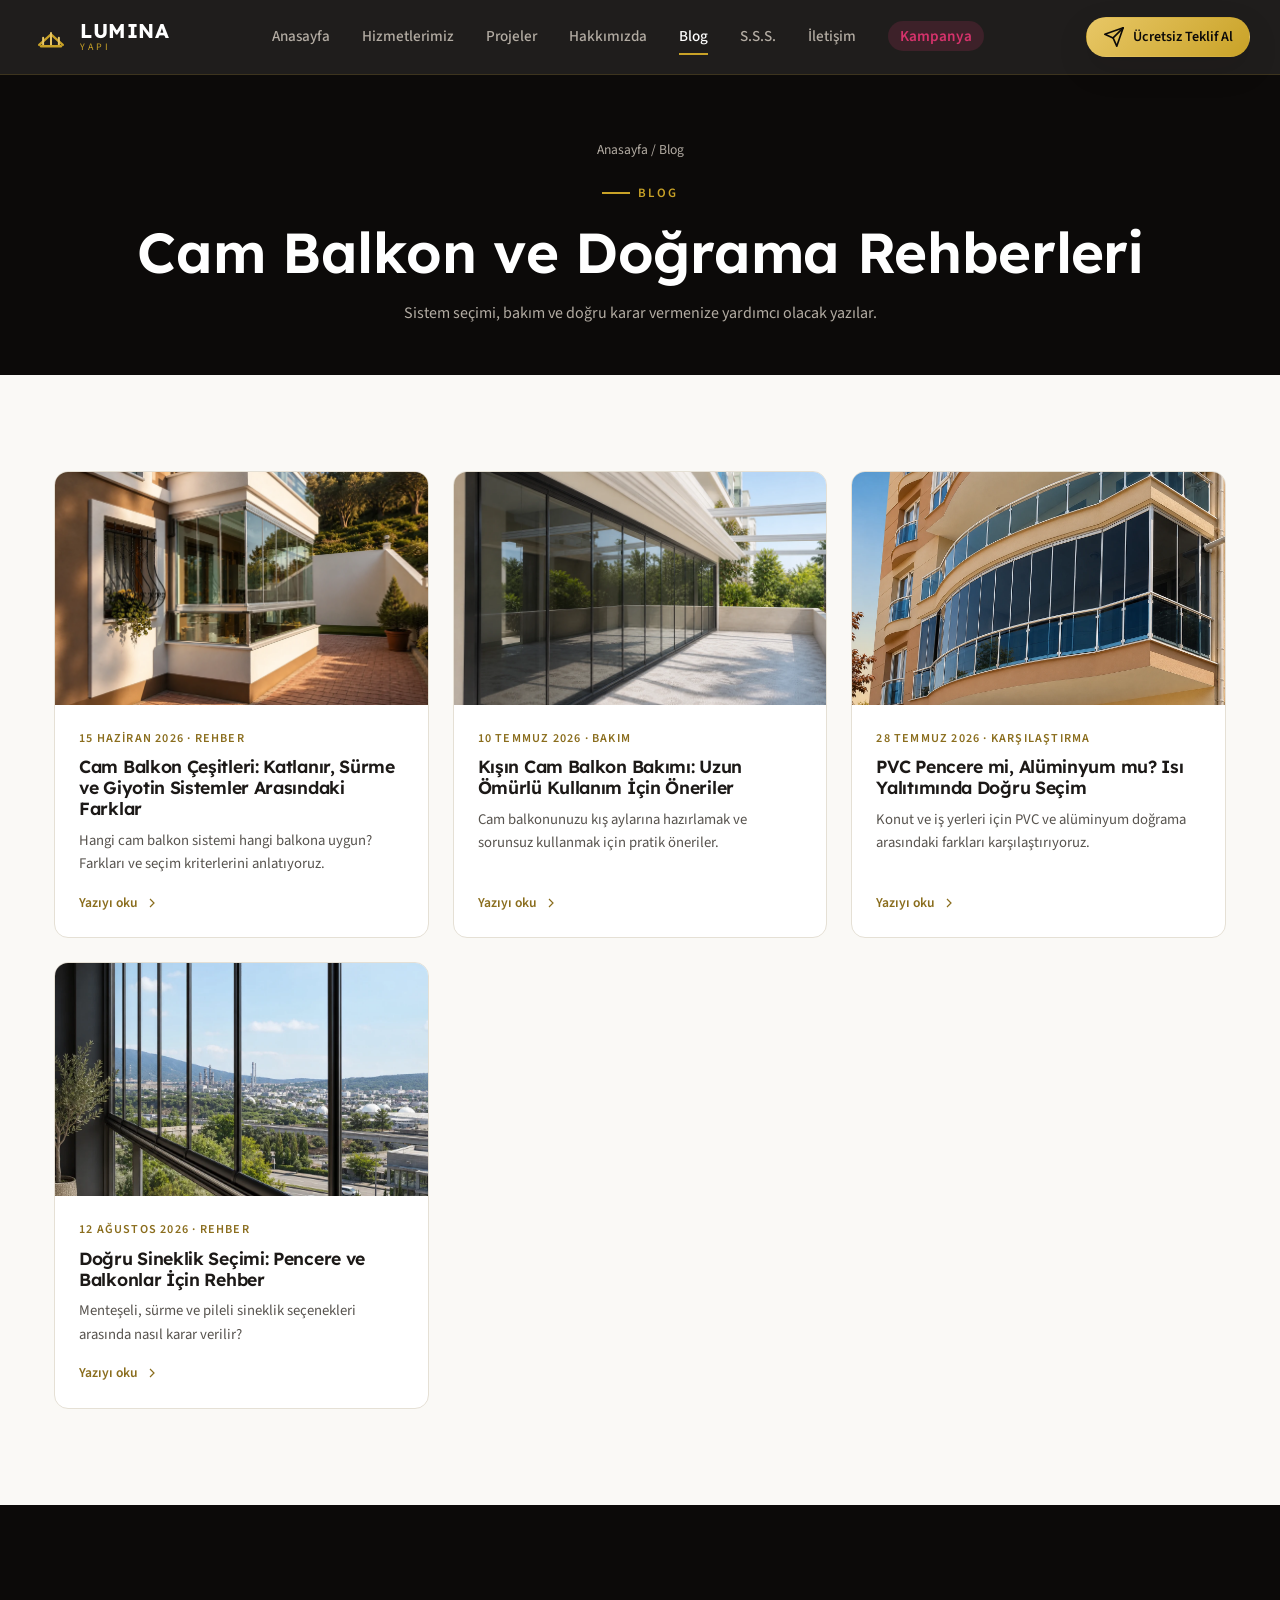
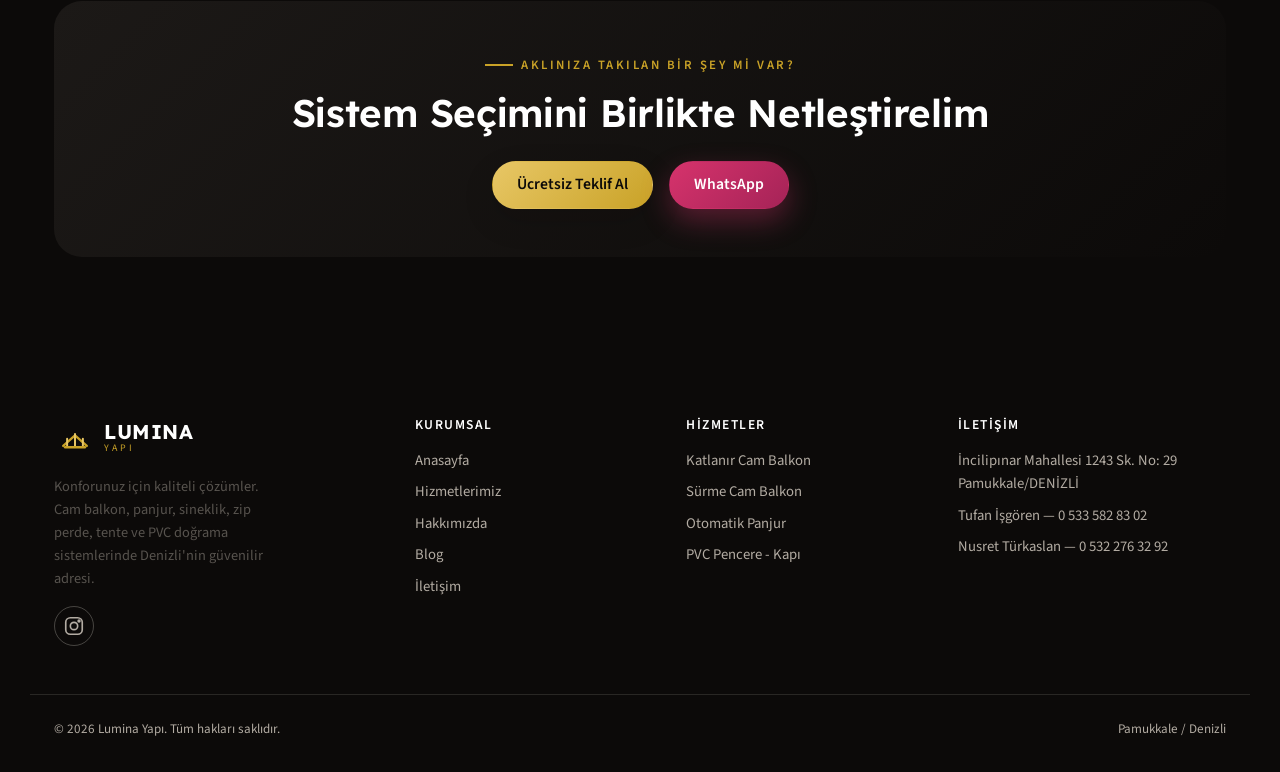
==== commit d4fb7e08: "Rename brand to Lumina Yapi" ====
--- a/blog.html
+++ b/blog.html
@@ -3,14 +3,14 @@
 <head>
 <meta charset="UTF-8">
 <meta name="viewport" content="width=device-width, initial-scale=1">
-<title>Blog | Cam Balkon Rehberleri ve Bakım Önerileri — Lumina Cam Balkon</title>
-<meta name="description" content="Cam balkon sistemleri, PVC ve alüminyum doğrama, sineklik seçimi ve bakım önerileri üzerine Lumina Cam Balkon blog yazıları.">
+<title>Blog | Cam Balkon Rehberleri ve Bakım Önerileri — Lumina Yapı</title>
+<meta name="description" content="Cam balkon sistemleri, PVC ve alüminyum doğrama, sineklik seçimi ve bakım önerileri üzerine Lumina Yapı blog yazıları.">
 <link rel="canonical" href="https://www.luminacambalkon.com.tr/blog.html">
 <meta name="robots" content="index, follow">
 <meta property="og:type" content="website">
-<meta property="og:site_name" content="Lumina Cam Balkon">
+<meta property="og:site_name" content="Lumina Yapı">
 <meta property="og:locale" content="tr_TR">
-<meta property="og:title" content="Blog — Lumina Cam Balkon">
+<meta property="og:title" content="Blog — Lumina Yapı">
 <meta property="og:description" content="Cam balkon, panjur, sineklik ve doğrama sistemleri üzerine rehber yazıları.">
 <meta property="og:url" content="https://www.luminacambalkon.com.tr/blog.html">
 <meta name="twitter:card" content="summary">
@@ -34,9 +34,9 @@
 {
   "@context": "https://schema.org",
   "@type": "Blog",
-  "name": "Lumina Cam Balkon Blog",
+  "name": "Lumina Yapı Blog",
   "url": "https://www.luminacambalkon.com.tr/blog.html",
-  "publisher": { "@type": "Organization", "name": "Lumina Cam Balkon" },
+  "publisher": { "@type": "Organization", "name": "Lumina Yapı" },
   "blogPost": [
     { "@type": "BlogPosting", "headline": "Cam Balkon Çeşitleri: Katlanır, Sürme ve Giyotin Sistemler Arasındaki Farklar", "url": "https://www.luminacambalkon.com.tr/blog/cam-balkon-cesitleri.html", "datePublished": "2026-06-15" },
     { "@type": "BlogPosting", "headline": "Kışın Cam Balkon Bakımı: Uzun Ömürlü Kullanım İçin Öneriler", "url": "https://www.luminacambalkon.com.tr/blog/cam-balkon-kis-bakimi.html", "datePublished": "2026-07-10" },
@@ -51,13 +51,13 @@
 
 <header class="site-header">
   <div class="container header-inner">
-    <a class="brand" href="index.html" aria-label="Lumina Cam Balkon anasayfa">
+    <a class="brand" href="index.html" aria-label="Lumina Yapı anasayfa">
       <svg class="brand-mark" viewBox="0 0 64 64" aria-hidden="true">
         <path d="M14 44 L32 28 L50 44" stroke="#c9a227" stroke-width="3.5" fill="none" stroke-linecap="round" stroke-linejoin="round"/>
         <path d="M20 44 V33 M32 44 V26 M44 44 V33" stroke="#e8c766" stroke-width="3" stroke-linecap="round"/>
         <rect x="15" y="44" width="34" height="4" rx="2" fill="#c9a227"/>
       </svg>
-      <span class="brand-text"><strong>LUMINA</strong><span>Cam Balkon</span></span>
+      <span class="brand-text"><strong>LUMINA</strong><span>Yapı</span></span>
     </a>
     <nav class="main-nav" id="main-nav" aria-label="Ana menü">
       <ul>
@@ -170,7 +170,7 @@
           <path d="M20 44 V33 M32 44 V26 M44 44 V33" stroke="#e8c766" stroke-width="3" stroke-linecap="round"/>
           <rect x="15" y="44" width="34" height="4" rx="2" fill="#c9a227"/>
         </svg>
-        <span class="brand-text"><strong>LUMINA</strong><span>Cam Balkon</span></span>
+        <span class="brand-text"><strong>LUMINA</strong><span>Yapı</span></span>
       </a>
       <p>Konforunuz için kaliteli çözümler. Cam balkon, panjur, sineklik, zip perde, tente ve PVC doğrama sistemlerinde Denizli'nin güvenilir adresi.</p>
       <div class="social-row">
@@ -208,7 +208,7 @@
     </div>
   </div>
   <div class="container footer-bottom">
-    <span>© <span id="year">2026</span> Lumina Cam Balkon. Tüm hakları saklıdır.</span>
+    <span>© <span id="year">2026</span> Lumina Yapı. Tüm hakları saklıdır.</span>
     <span>Pamukkale / Denizli</span>
   </div>
 </footer>
--- a/css/style.css
+++ b/css/style.css
@@ -341,7 +341,11 @@
   padding: var(--space-8) 0;
 }
 @media (max-width: 960px) {
-  .hero-grid { grid-template-columns: 1fr; padding: var(--space-7) 0 var(--space-6); gap: var(--space-6); }
+  .hero {
+    background: linear-gradient(180deg, rgba(12, 10, 9, 0.78) 0%, rgba(12, 10, 9, 0.88) 72%, rgba(12, 10, 9, 0.98) 100%), url('../assets/photos/lumina-hero.webp') center top / cover no-repeat;
+  }
+  .hero::before { content: ""; position: absolute; inset: 0; background: linear-gradient(110deg, rgba(12,10,9,.55) 0%, rgba(12,10,9,.12) 62%, rgba(12,10,9,.58) 100%); pointer-events: none; }
+  .hero-grid { position: relative; z-index: 1; grid-template-columns: 1fr; padding: var(--space-7) 0 var(--space-6); gap: var(--space-6); }
 }
 
 .campaign-badge {
